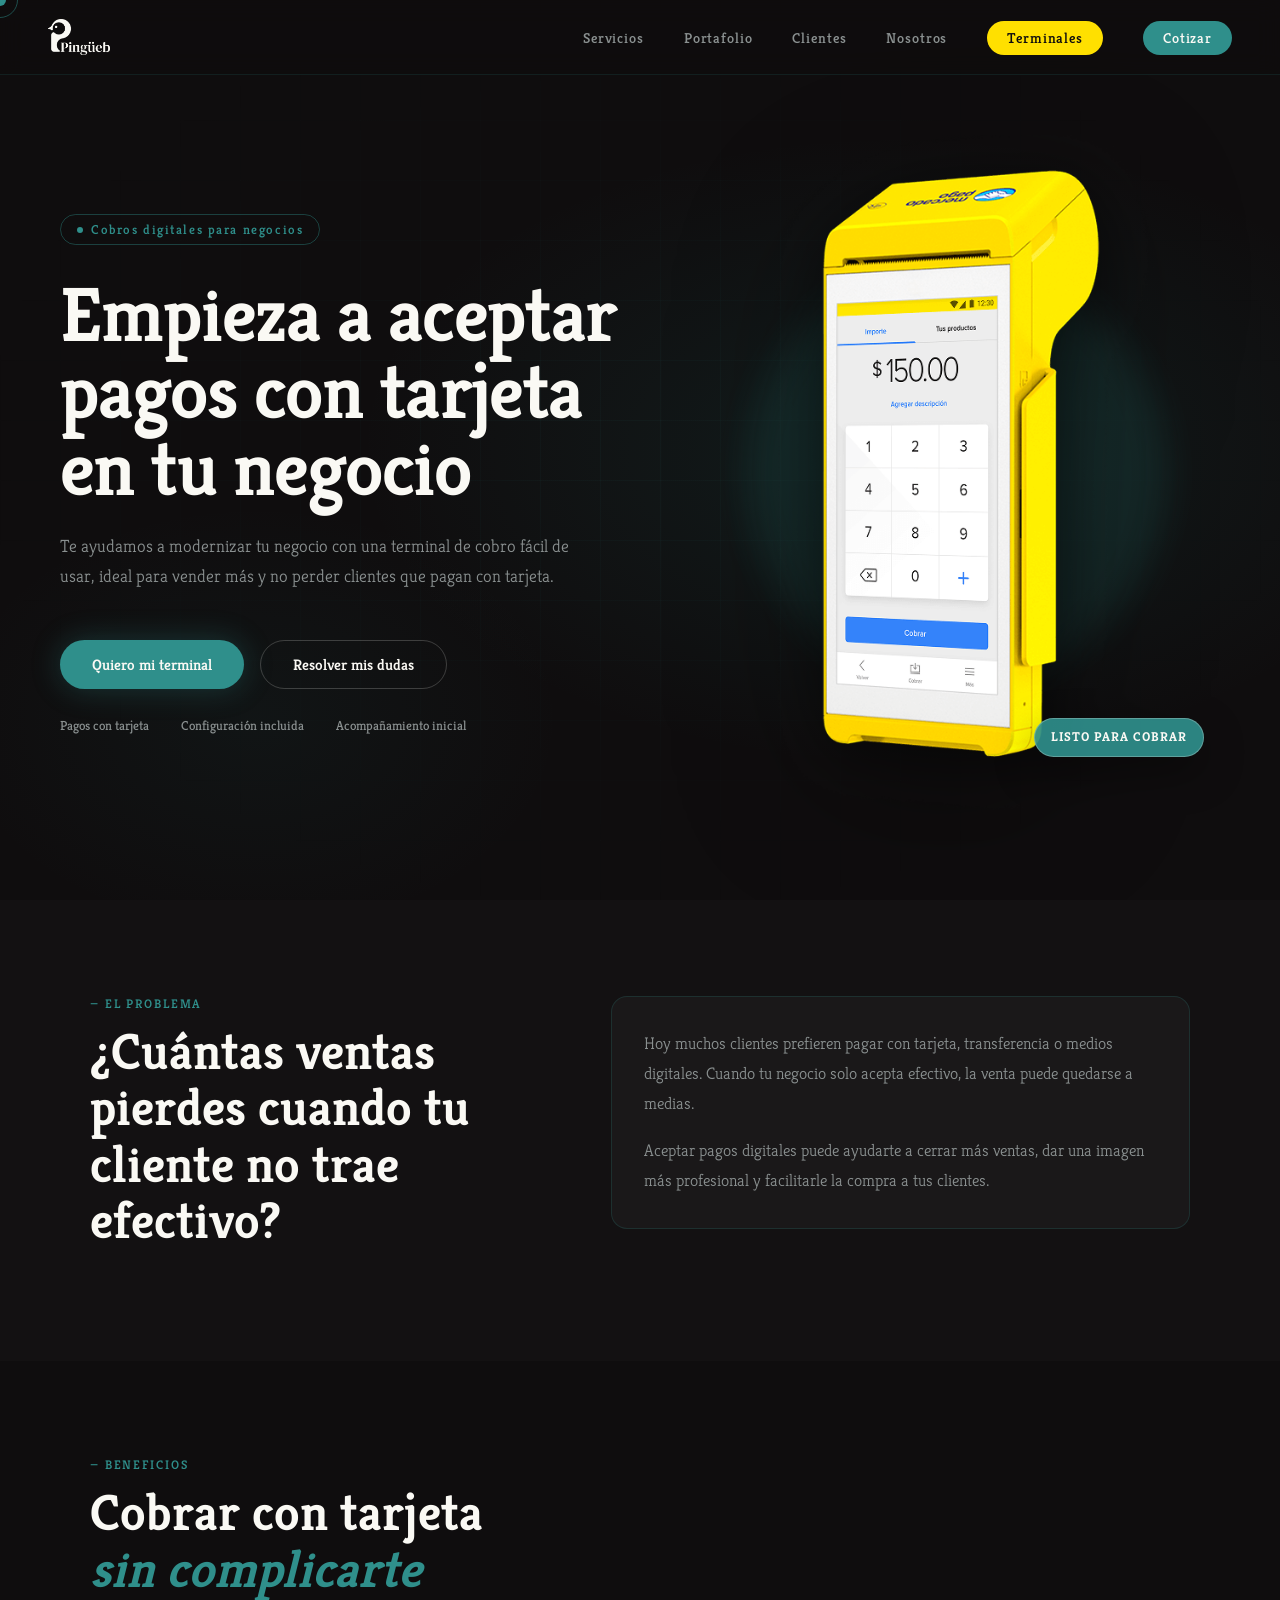
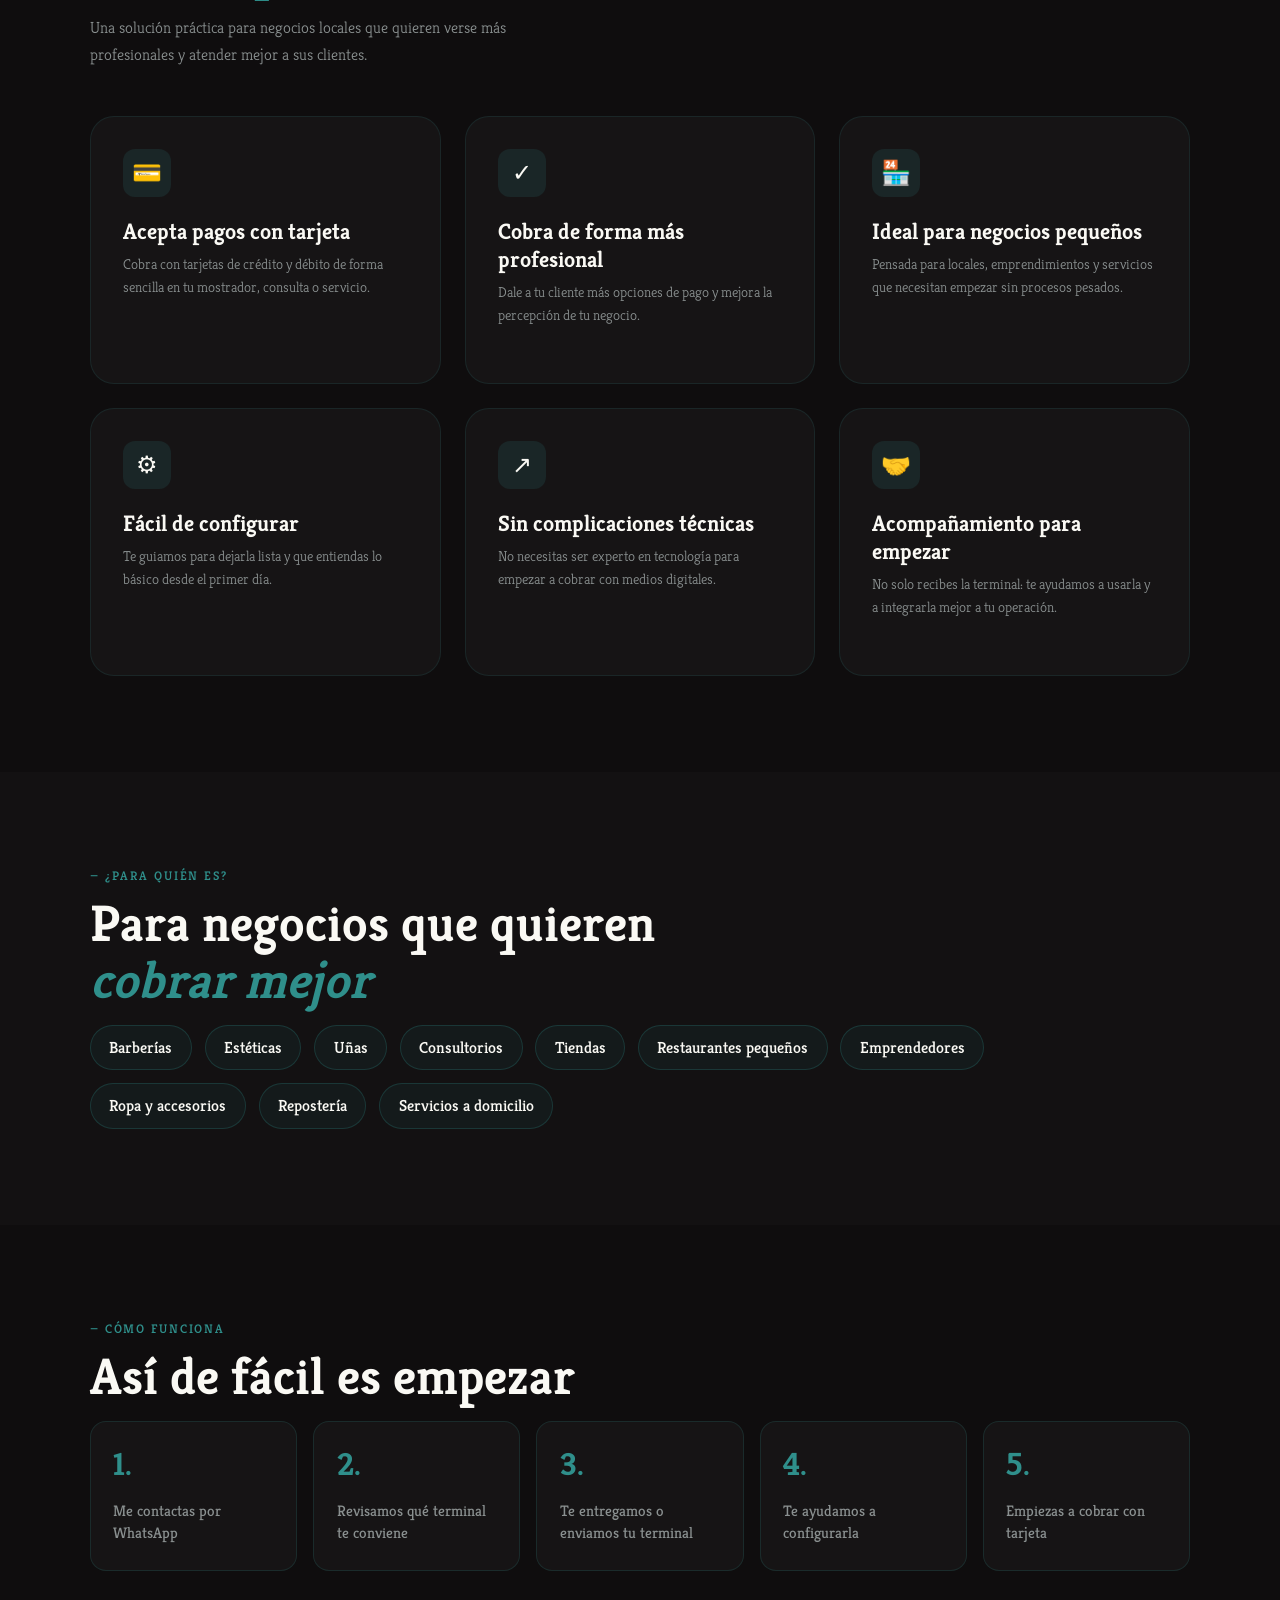
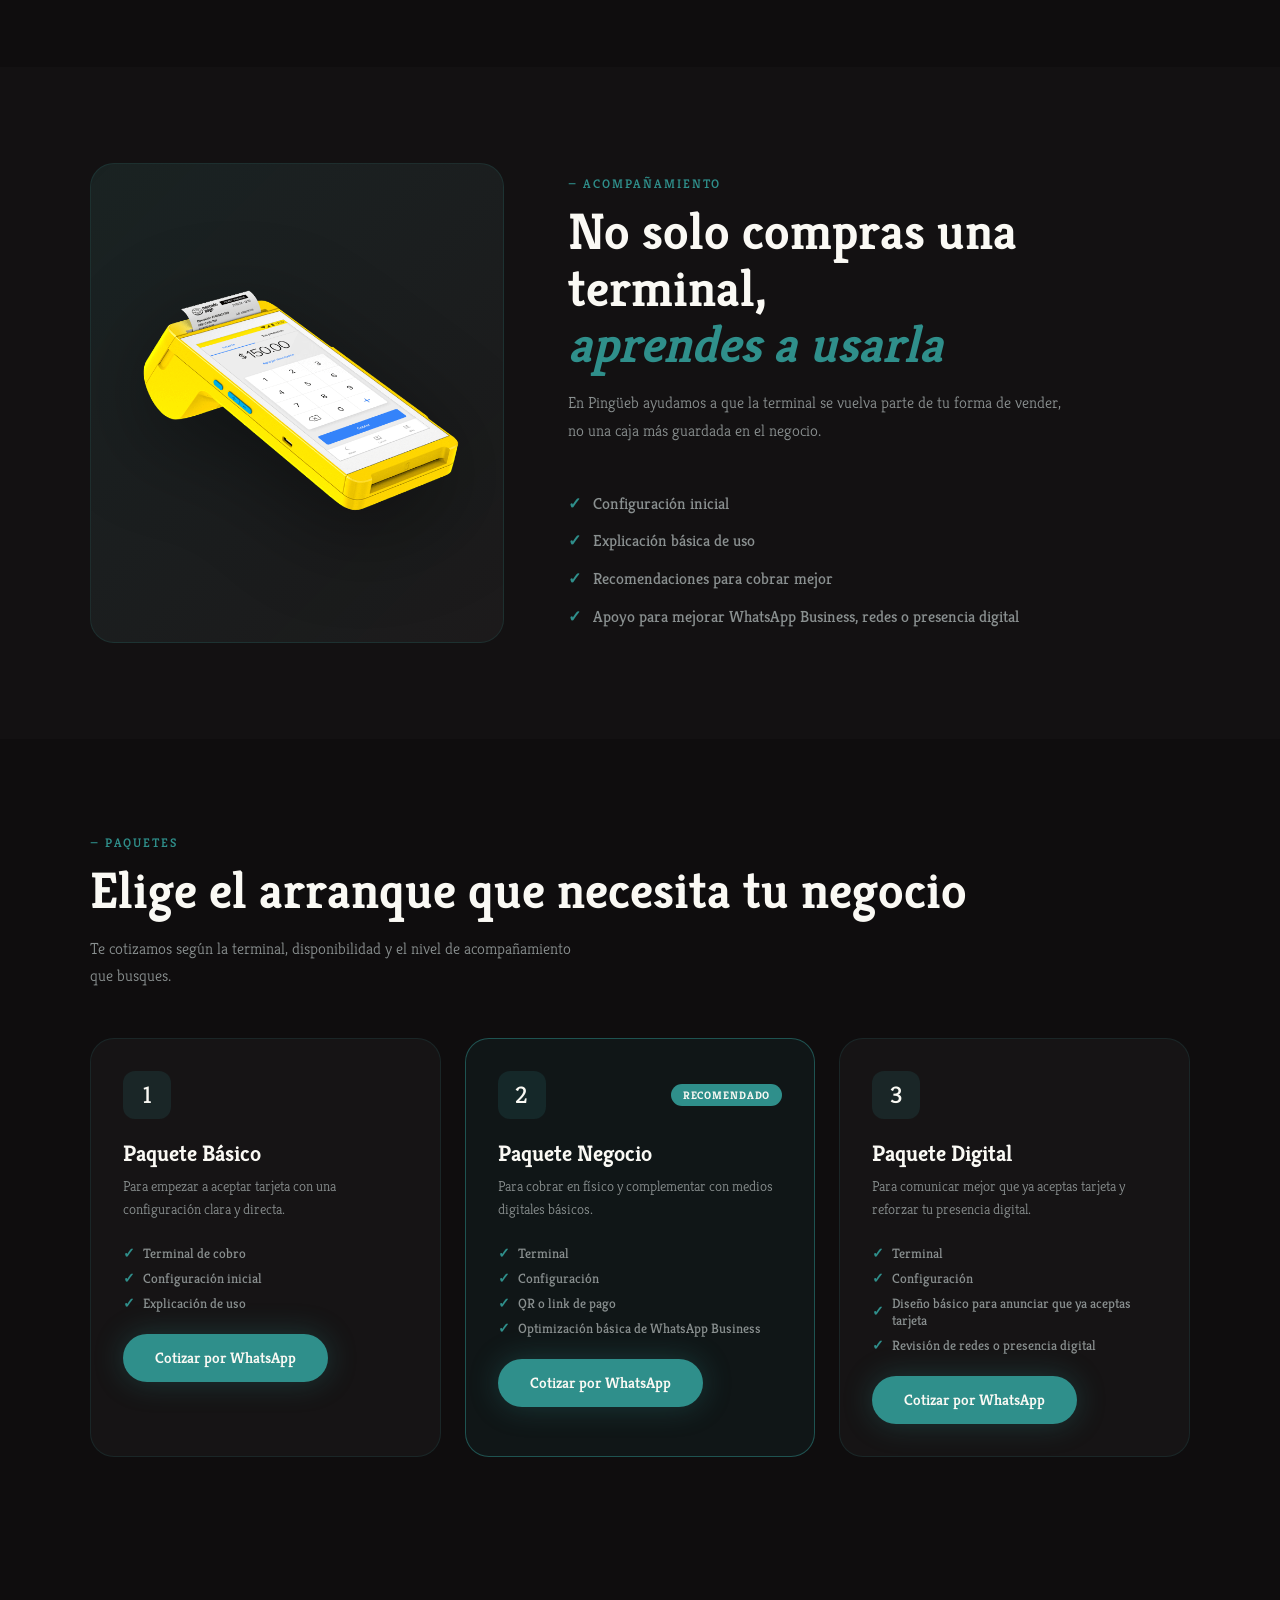
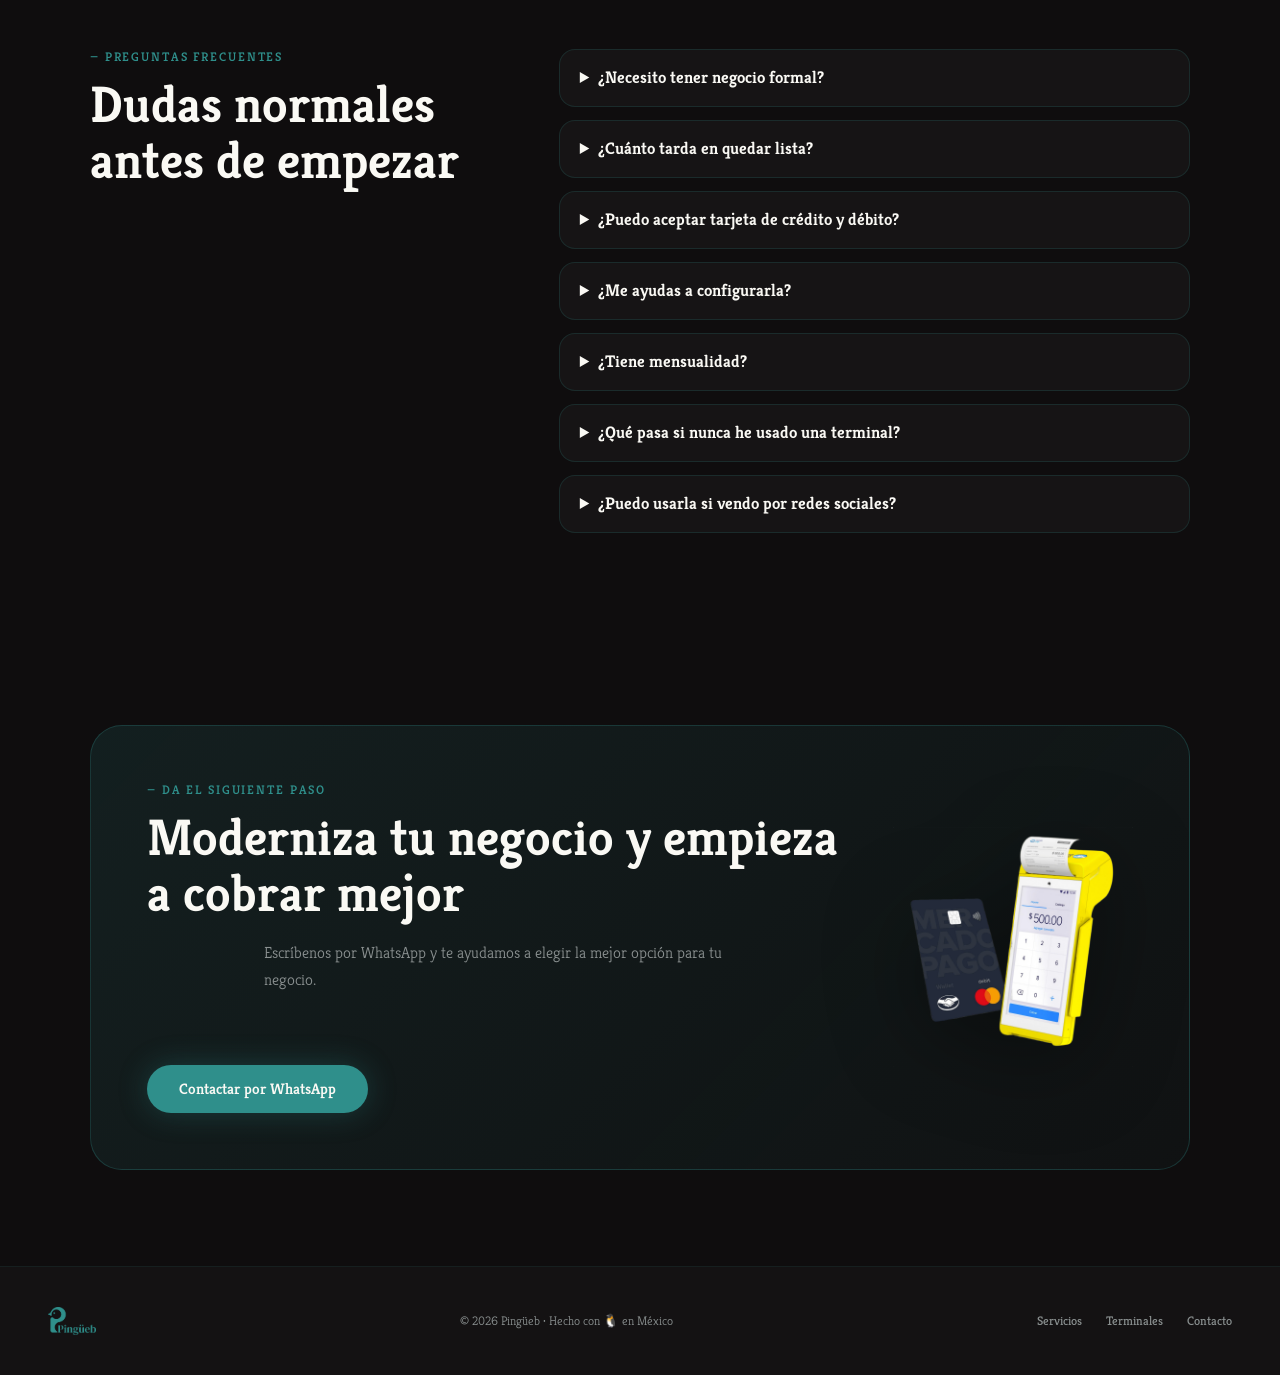
==== terminales/index.html @ 5a6ee81e "nueva subpagina de terminales" ====
<!DOCTYPE html>
<html lang="es">
<head>
  <meta charset="UTF-8" />
  <meta name="viewport" content="width=device-width, initial-scale=1.0" />
  <meta name="description" content="Terminales de cobro para negocios pequeños en México. Pingüeb te ayuda a elegir, configurar y empezar a aceptar pagos con tarjeta de forma profesional." />
  <title>Terminales de cobro para negocios | Pingüeb</title>
  <link rel="icon" type="image/x-icon" href="../images/favicon.ico" />
  <link rel="shortcut icon" type="image/x-icon" href="../images/favicon.ico" />
  <link rel="stylesheet" href="../css/main.css" />
</head>
<body class="terminales-page">

  <div id="cursor"></div>
  <div id="cursor-ring"></div>

  <nav id="navbar">
    <a href="../index.html#hero" class="nav-logo">
      <img src="../images/logotipo_blanco.png" alt="Pingüeb logo" />
    </a>
    <ul class="nav-links">
      <li><a href="../index.html#servicios">Servicios</a></li>
      <li><a href="../index.html#portafolio">Portafolio</a></li>
      <li><a href="../index.html#testimonios">Clientes</a></li>
      <li><a href="../index.html#sobre-mi">Nosotros</a></li>
      <li><a href="./" class="nav-terminal">Terminales</a></li>
      <li><a href="#contacto-terminales" class="nav-cta">Cotizar</a></li>
    </ul>

    <button class="nav-hamburger" id="nav-hamburger" aria-label="Abrir menú">
      <span></span>
      <span></span>
      <span></span>
    </button>
  </nav>

  <div class="mobile-menu" id="mobile-menu">
    <ul>
      <li><a href="../index.html#servicios">Servicios</a></li>
      <li><a href="../index.html#portafolio">Portafolio</a></li>
      <li><a href="../index.html#testimonios">Clientes</a></li>
      <li><a href="../index.html#sobre-mi">Nosotros</a></li>
      <li><a href="./" class="nav-terminal">Terminales</a></li>
      <li><a href="#contacto-terminales" class="nav-cta">Cotizar</a></li>
    </ul>
  </div>

  <main>
    <section class="terminal-hero" id="inicio">
      <div class="hero-bg"></div>
      <div class="hero-grid"></div>
      <div class="terminal-hero-inner">
        <div class="terminal-hero-copy">
          <div class="hero-tag">
            <span class="dot"></span>
            Cobros digitales para negocios
          </div>
          <h1 class="hero-title">
            Empieza a aceptar pagos con tarjeta en tu negocio
          </h1>
          <p class="hero-subtitle">
            Te ayudamos a modernizar tu negocio con una terminal de cobro fácil de usar,
            ideal para vender más y no perder clientes que pagan con tarjeta.
          </p>
          <div class="hero-actions">
            <a href="https://wa.me/524438741380?text=Hola%2C%20quiero%20informaci%C3%B3n%20sobre%20las%20terminales%20de%20cobro%20para%20mi%20negocio." class="btn-primary" target="_blank" rel="noopener noreferrer">
              Quiero mi terminal
            </a>
            <a href="#faq" class="btn-secondary">Resolver mis dudas</a>
          </div>
          <div class="hero-benefits">
            <span>Pagos con tarjeta</span>
            <span>Configuración incluida</span>
            <span>Acompañamiento inicial</span>
          </div>
        </div>

        <div class="terminal-hero-visual reveal">
          <img src="../images/terminal/terminal2.png" alt="Terminal Mercado Pago Point amarilla" />
          <div class="terminal-visual-badge">Listo para cobrar</div>
        </div>
      </div>
    </section>

    <section class="terminal-problem">
      <div class="section-inner terminal-split">
        <div>
          <span class="section-tag reveal">— El problema</span>
          <h2 class="section-title reveal">
            ¿Cuántas ventas pierdes cuando tu cliente no trae efectivo?
          </h2>
        </div>
        <div class="terminal-copy-block reveal">
          <p>
            Hoy muchos clientes prefieren pagar con tarjeta, transferencia o medios digitales.
            Cuando tu negocio solo acepta efectivo, la venta puede quedarse a medias.
          </p>
          <p>
            Aceptar pagos digitales puede ayudarte a cerrar más ventas, dar una imagen más
            profesional y facilitarle la compra a tus clientes.
          </p>
        </div>
      </div>
    </section>

    <section id="beneficios">
      <div class="section-inner">
        <span class="section-tag reveal">— Beneficios</span>
        <h2 class="section-title reveal">
          Cobrar con tarjeta<br />
          <em style="font-style:italic; color:var(--turquesa)">sin complicarte</em>
        </h2>
        <p class="section-sub reveal">
          Una solución práctica para negocios locales que quieren verse más profesionales
          y atender mejor a sus clientes.
        </p>

        <div class="terminal-card-grid">
          <article class="service-card reveal">
            <div class="service-icon">💳</div>
            <h3 class="service-name">Acepta pagos con tarjeta</h3>
            <p class="service-desc">Cobra con tarjetas de crédito y débito de forma sencilla en tu mostrador, consulta o servicio.</p>
          </article>
          <article class="service-card reveal">
            <div class="service-icon">✓</div>
            <h3 class="service-name">Cobra de forma más profesional</h3>
            <p class="service-desc">Dale a tu cliente más opciones de pago y mejora la percepción de tu negocio.</p>
          </article>
          <article class="service-card reveal">
            <div class="service-icon">🏪</div>
            <h3 class="service-name">Ideal para negocios pequeños</h3>
            <p class="service-desc">Pensada para locales, emprendimientos y servicios que necesitan empezar sin procesos pesados.</p>
          </article>
          <article class="service-card reveal">
            <div class="service-icon">⚙</div>
            <h3 class="service-name">Fácil de configurar</h3>
            <p class="service-desc">Te guiamos para dejarla lista y que entiendas lo básico desde el primer día.</p>
          </article>
          <article class="service-card reveal">
            <div class="service-icon">↗</div>
            <h3 class="service-name">Sin complicaciones técnicas</h3>
            <p class="service-desc">No necesitas ser experto en tecnología para empezar a cobrar con medios digitales.</p>
          </article>
          <article class="service-card reveal">
            <div class="service-icon">🤝</div>
            <h3 class="service-name">Acompañamiento para empezar</h3>
            <p class="service-desc">No solo recibes la terminal: te ayudamos a usarla y a integrarla mejor a tu operación.</p>
          </article>
        </div>
      </div>
    </section>

    <section class="terminal-audience">
      <div class="section-inner">
        <span class="section-tag reveal">— ¿Para quién es?</span>
        <h2 class="section-title reveal">
          Para negocios que quieren<br />
          <em style="font-style:italic; color:var(--turquesa)">cobrar mejor</em>
        </h2>
        <div class="terminal-pill-grid reveal">
          <span>Barberías</span>
          <span>Estéticas</span>
          <span>Uñas</span>
          <span>Consultorios</span>
          <span>Tiendas</span>
          <span>Restaurantes pequeños</span>
          <span>Emprendedores</span>
          <span>Ropa y accesorios</span>
          <span>Repostería</span>
          <span>Servicios a domicilio</span>
        </div>
      </div>
    </section>

    <section id="como-funciona">
      <div class="section-inner">
        <span class="section-tag reveal">— Cómo funciona</span>
        <h2 class="section-title reveal">Así de fácil es empezar</h2>

        <div class="terminal-steps">
          <div class="terminal-step reveal"><strong>1.</strong><span>Me contactas por WhatsApp</span></div>
          <div class="terminal-step reveal"><strong>2.</strong><span>Revisamos qué terminal te conviene</span></div>
          <div class="terminal-step reveal"><strong>3.</strong><span>Te entregamos o enviamos tu terminal</span></div>
          <div class="terminal-step reveal"><strong>4.</strong><span>Te ayudamos a configurarla</span></div>
          <div class="terminal-step reveal"><strong>5.</strong><span>Empiezas a cobrar con tarjeta</span></div>
        </div>
      </div>
    </section>

    <section class="terminal-support">
      <div class="section-inner terminal-support-grid">
        <div class="terminal-support-image reveal">
          <img src="../images/terminal/terminal3.png" alt="Terminal de cobro con ticket" />
        </div>
        <div class="terminal-support-copy">
          <span class="section-tag reveal">— Acompañamiento</span>
          <h2 class="section-title reveal">
            No solo compras una terminal,<br />
            <em style="font-style:italic; color:var(--turquesa)">aprendes a usarla</em>
          </h2>
          <p class="section-sub reveal">
            En Pingüeb ayudamos a que la terminal se vuelva parte de tu forma de vender,
            no una caja más guardada en el negocio.
          </p>
          <ul class="terminal-check-list reveal">
            <li>Configuración inicial</li>
            <li>Explicación básica de uso</li>
            <li>Recomendaciones para cobrar mejor</li>
            <li>Apoyo para mejorar WhatsApp Business, redes o presencia digital</li>
          </ul>
        </div>
      </div>
    </section>

    <section id="paquetes">
      <div class="section-inner">
        <span class="section-tag reveal">— Paquetes</span>
        <h2 class="section-title reveal">Elige el arranque que necesita tu negocio</h2>
        <p class="section-sub reveal">
          Te cotizamos según la terminal, disponibilidad y el nivel de acompañamiento que busques.
        </p>

        <div class="services-grid terminal-packages">
          <article class="service-card reveal">
            <div class="service-icon">1</div>
            <h3 class="service-name">Paquete Básico</h3>
            <p class="service-desc">Para empezar a aceptar tarjeta con una configuración clara y directa.</p>
            <ul class="service-includes">
              <li>Terminal de cobro</li>
              <li>Configuración inicial</li>
              <li>Explicación de uso</li>
            </ul>
            <a href="https://wa.me/524438741380?text=Hola%2C%20quiero%20informaci%C3%B3n%20sobre%20las%20terminales%20de%20cobro%20para%20mi%20negocio." class="btn-primary terminal-package-btn" target="_blank" rel="noopener noreferrer">Cotizar por WhatsApp</a>
          </article>

          <article class="service-card featured reveal">
            <div class="service-card-header">
              <div class="service-icon">2</div>
              <div class="service-badge">Recomendado</div>
            </div>
            <h3 class="service-name">Paquete Negocio</h3>
            <p class="service-desc">Para cobrar en físico y complementar con medios digitales básicos.</p>
            <ul class="service-includes">
              <li>Terminal</li>
              <li>Configuración</li>
              <li>QR o link de pago</li>
              <li>Optimización básica de WhatsApp Business</li>
            </ul>
            <a href="https://wa.me/524438741380?text=Hola%2C%20quiero%20informaci%C3%B3n%20sobre%20las%20terminales%20de%20cobro%20para%20mi%20negocio." class="btn-primary terminal-package-btn" target="_blank" rel="noopener noreferrer">Cotizar por WhatsApp</a>
          </article>

          <article class="service-card reveal">
            <div class="service-icon">3</div>
            <h3 class="service-name">Paquete Digital</h3>
            <p class="service-desc">Para comunicar mejor que ya aceptas tarjeta y reforzar tu presencia digital.</p>
            <ul class="service-includes">
              <li>Terminal</li>
              <li>Configuración</li>
              <li>Diseño básico para anunciar que ya aceptas tarjeta</li>
              <li>Revisión de redes o presencia digital</li>
            </ul>
            <a href="https://wa.me/524438741380?text=Hola%2C%20quiero%20informaci%C3%B3n%20sobre%20las%20terminales%20de%20cobro%20para%20mi%20negocio." class="btn-primary terminal-package-btn" target="_blank" rel="noopener noreferrer">Cotizar por WhatsApp</a>
          </article>
        </div>
      </div>
    </section>

    <section id="faq">
      <div class="section-inner terminal-faq-wrap">
        <div>
          <span class="section-tag reveal">— Preguntas frecuentes</span>
          <h2 class="section-title reveal">Dudas normales antes de empezar</h2>
        </div>

        <div class="terminal-faq-list reveal">
          <details>
            <summary>¿Necesito tener negocio formal?</summary>
            <p>No necesariamente. Revisamos tu caso y te orientamos sobre la opción más práctica para empezar a cobrar.</p>
          </details>
          <details>
            <summary>¿Cuánto tarda en quedar lista?</summary>
            <p>Depende de la disponibilidad y entrega, pero la configuración inicial suele ser rápida una vez que tienes la terminal.</p>
          </details>
          <details>
            <summary>¿Puedo aceptar tarjeta de crédito y débito?</summary>
            <p>Sí, estas terminales están pensadas para aceptar pagos con tarjetas de crédito y débito compatibles.</p>
          </details>
          <details>
            <summary>¿Me ayudas a configurarla?</summary>
            <p>Sí. Ese es parte del valor de Pingüeb: te acompañamos para dejarla lista y entender cómo usarla.</p>
          </details>
          <details>
            <summary>¿Tiene mensualidad?</summary>
            <p>La terminal no se maneja como renta mensual con Pingüeb. Te explicamos claramente comisiones y condiciones antes de comprar.</p>
          </details>
          <details>
            <summary>¿Qué pasa si nunca he usado una terminal?</summary>
            <p>No hay problema. Te damos una explicación básica para cobrar, revisar pagos y usarla con confianza.</p>
          </details>
          <details>
            <summary>¿Puedo usarla si vendo por redes sociales?</summary>
            <p>Sí. También podemos ayudarte con QR, link de pago y mejoras básicas para tu WhatsApp Business o redes.</p>
          </details>
        </div>
      </div>
    </section>

    <section id="contacto-terminales">
      <div class="section-inner">
        <div class="terminal-final-cta reveal">
          <div>
            <span class="section-tag">— Da el siguiente paso</span>
            <h2 class="section-title">
              Moderniza tu negocio y empieza a cobrar mejor
            </h2>
            <p class="contact-sub">
              Escríbenos por WhatsApp y te ayudamos a elegir la mejor opción para tu negocio.
            </p>
          </div>
          <div class="terminal-final-image">
            <img src="../images/terminal/terminal1.png" alt="Terminal de cobro Mercado Pago Point con tarjeta" />
          </div>
          <a href="https://wa.me/524438741380?text=Hola%2C%20quiero%20informaci%C3%B3n%20sobre%20las%20terminales%20de%20cobro%20para%20mi%20negocio." class="btn-primary" target="_blank" rel="noopener noreferrer">
            Contactar por WhatsApp
          </a>
        </div>
      </div>
    </section>
  </main>

  <footer>
    <div class="footer-logo">
      <img src="../images/logotipo_turquesa.png" alt="Pingüeb" />
    </div>
    <p class="footer-copy">© 2026 Pingüeb · Hecho con 🐧 en México</p>
    <div class="footer-links">
      <a href="../index.html#servicios">Servicios</a>
      <a href="./">Terminales</a>
      <a href="../index.html#contacto">Contacto</a>
    </div>
  </footer>

  <script src="../js/main.js"></script>
</body>
</html>
---- css/main.css ----
/* ============================================================
   PINGÜEB — CSS principal
   Este archivo solo importa los demás en orden.
   Para editar estilos, ve al archivo correspondiente.
   ============================================================ */
 
@import url('base.css');
@import url('navbar.css');
@import url('hero.css');
@import url('stats.css');
@import url('servicios.css');
@import url('terminales.css');
@import url('portafolio.css');
@import url('marquee.css');
@import url('testimonios.css');
@import url('sobre-mi.css');
@import url('proceso.css');
@import url('contacto.css');
@import url('footer.css');
@import url('utils.css');
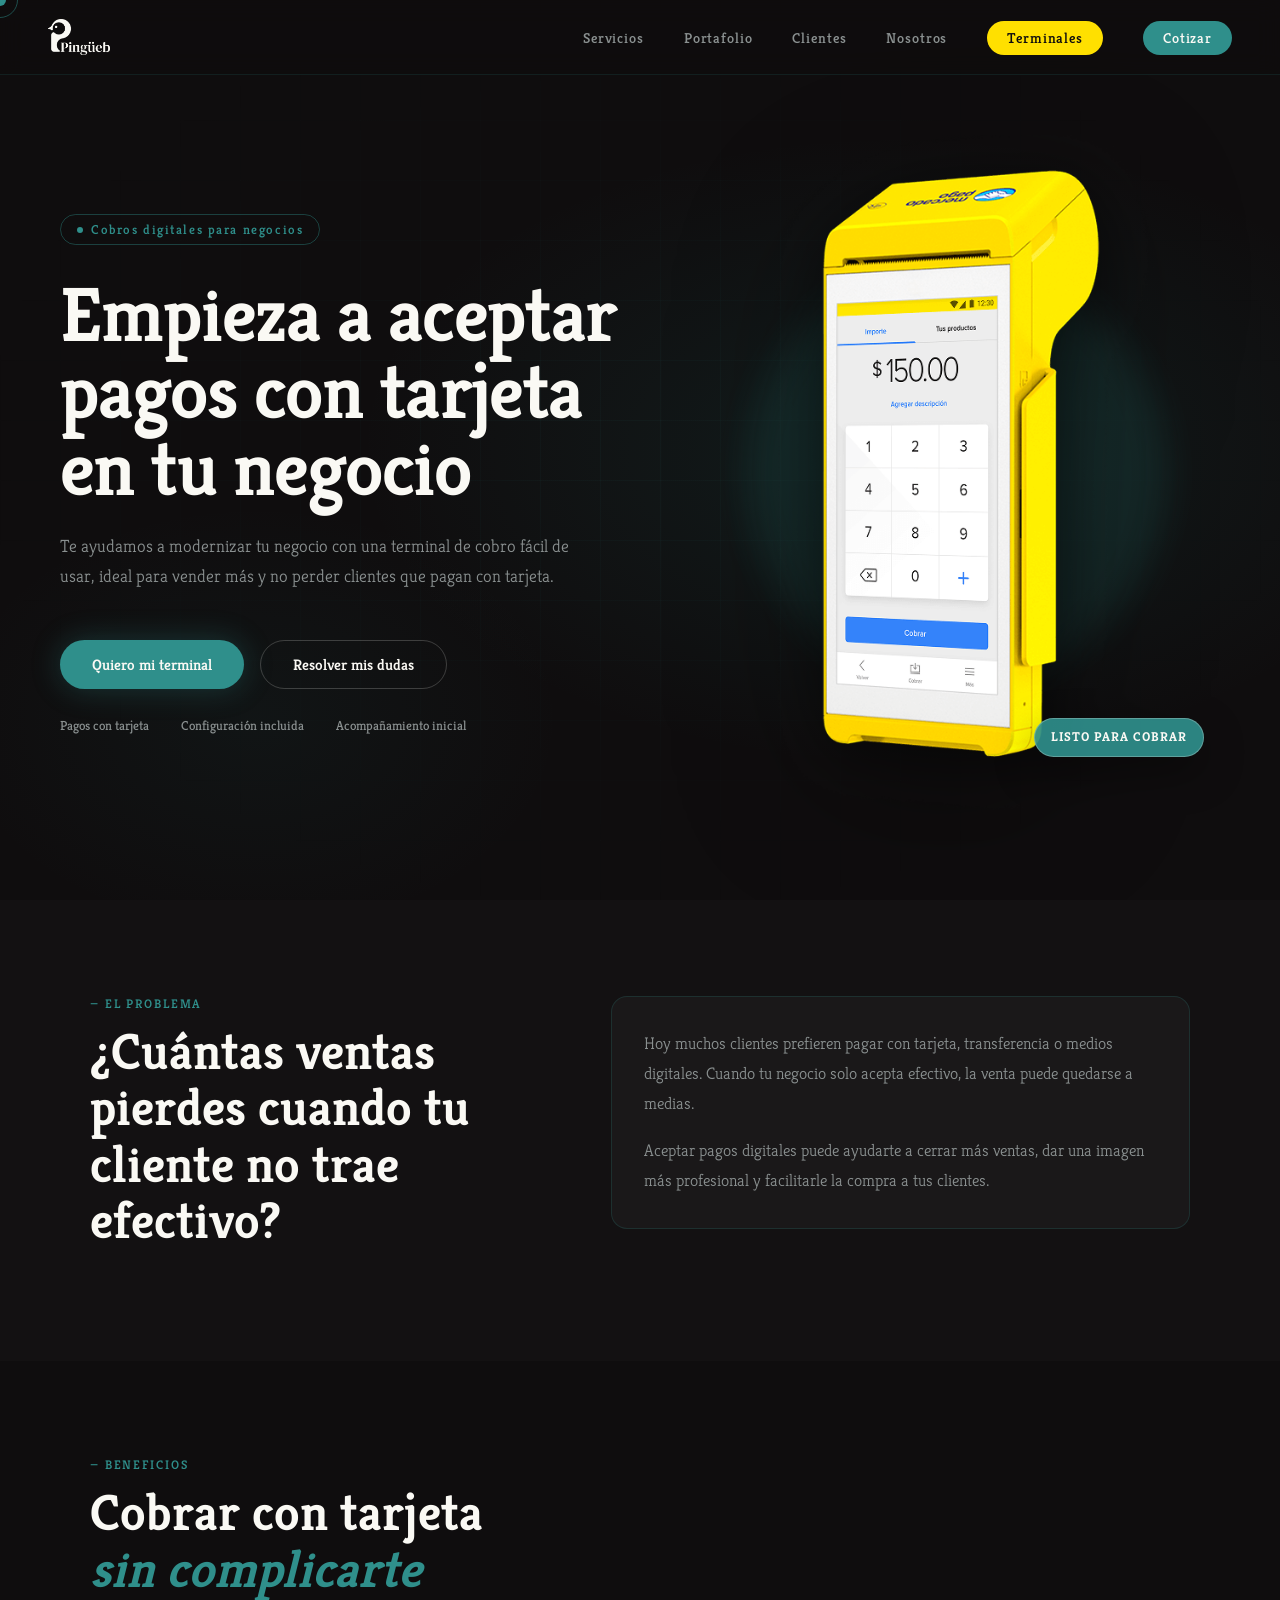
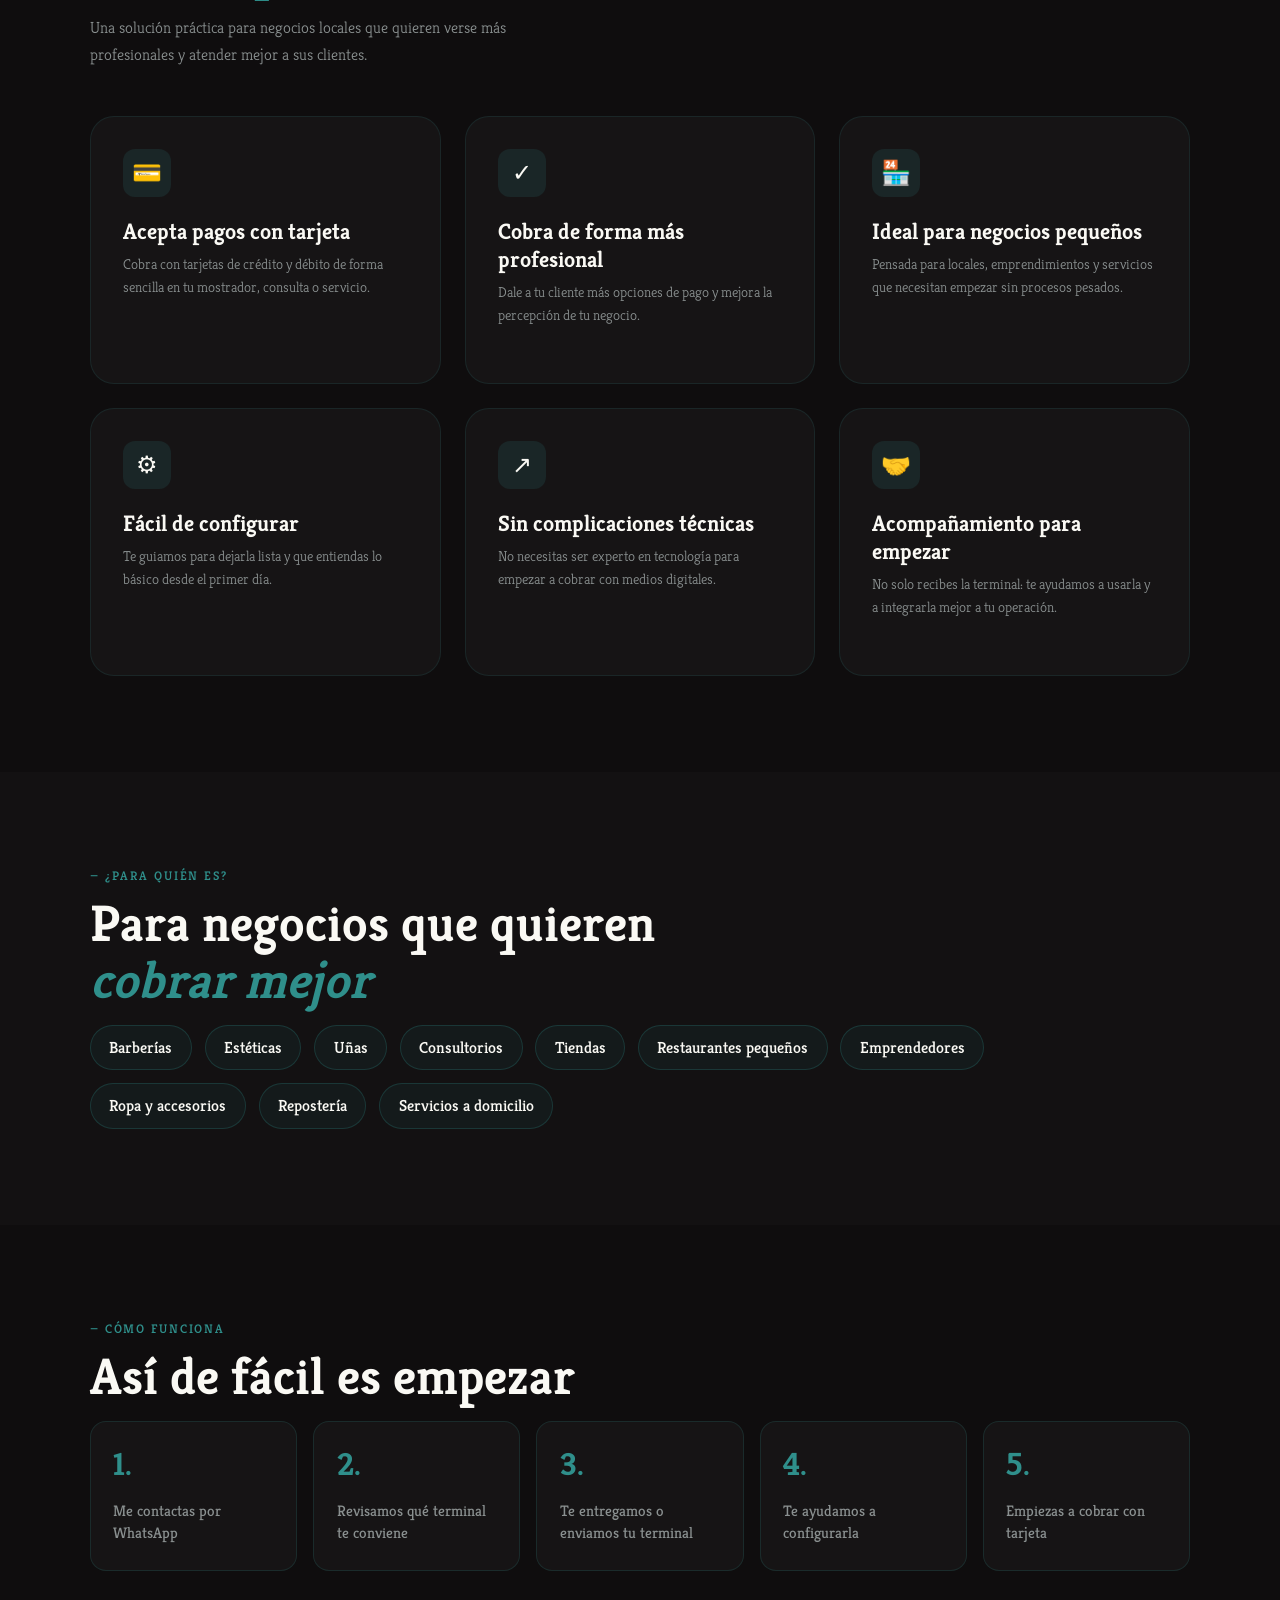
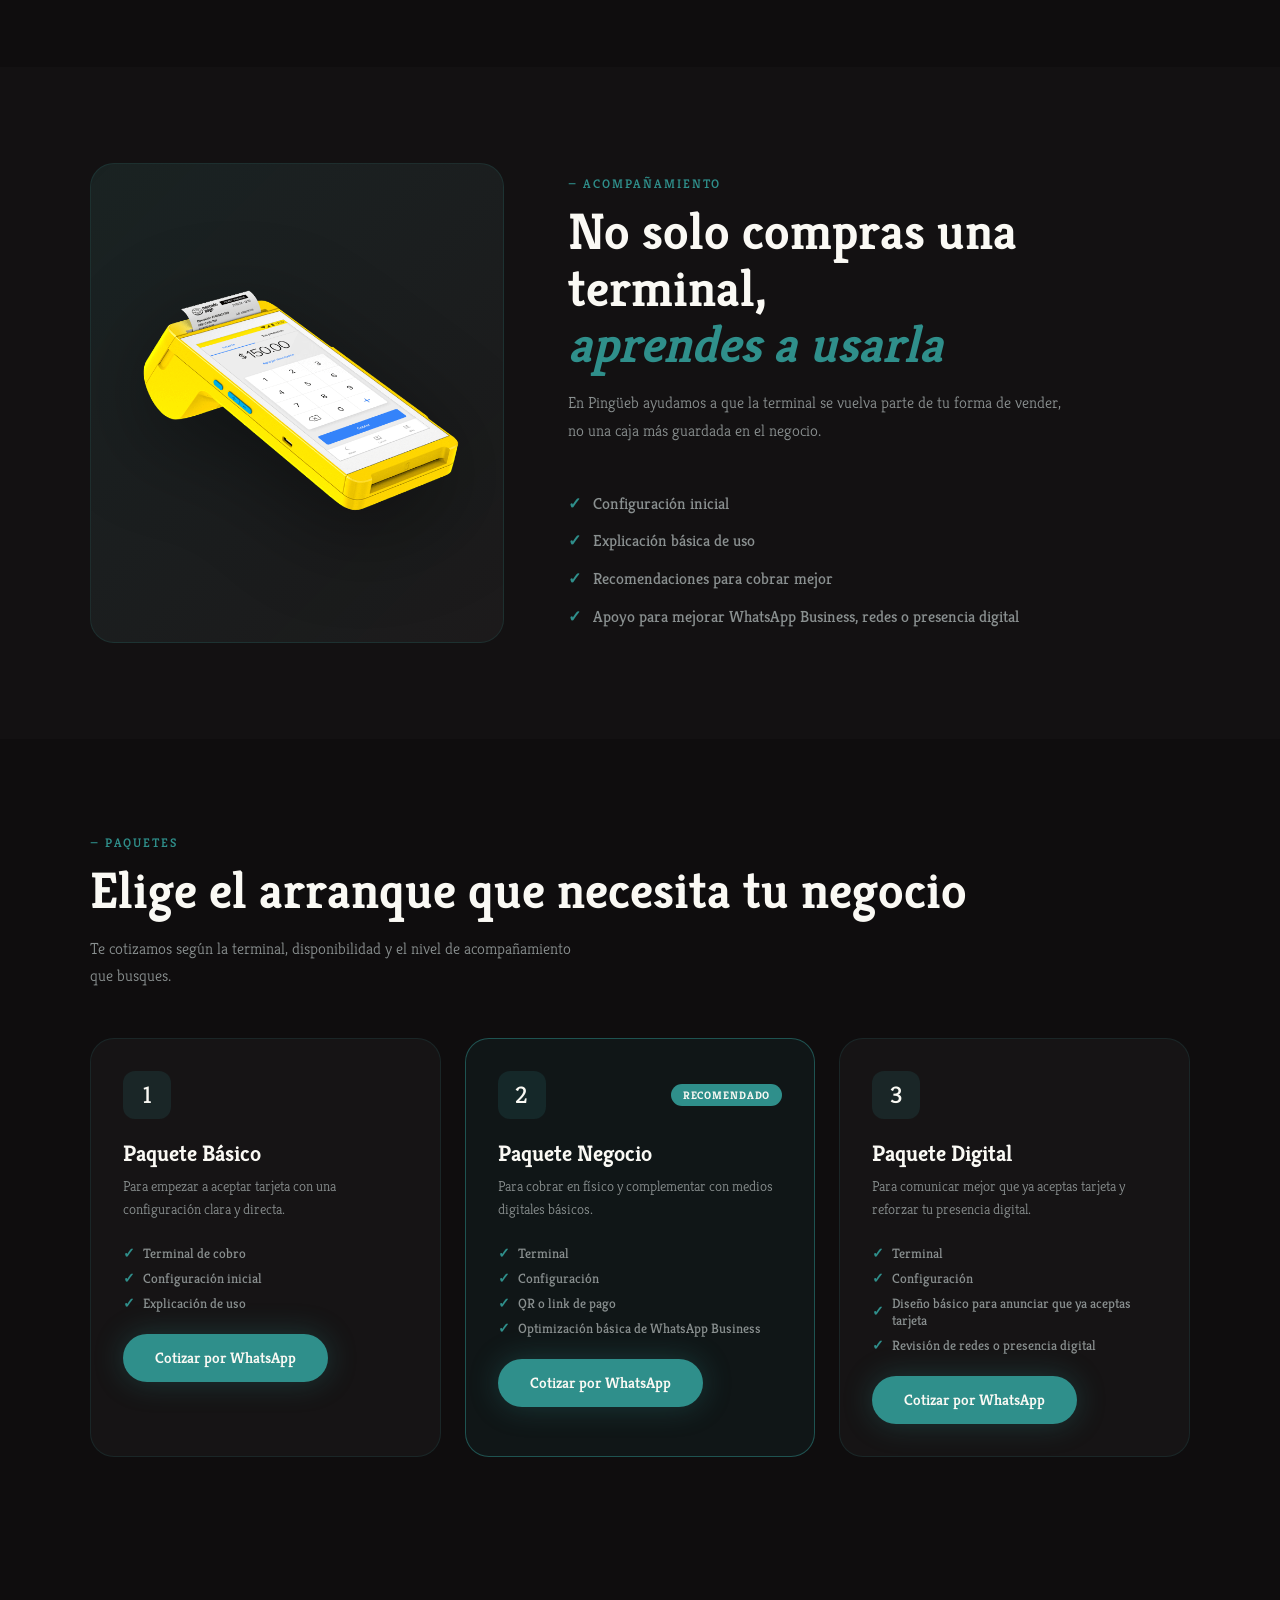
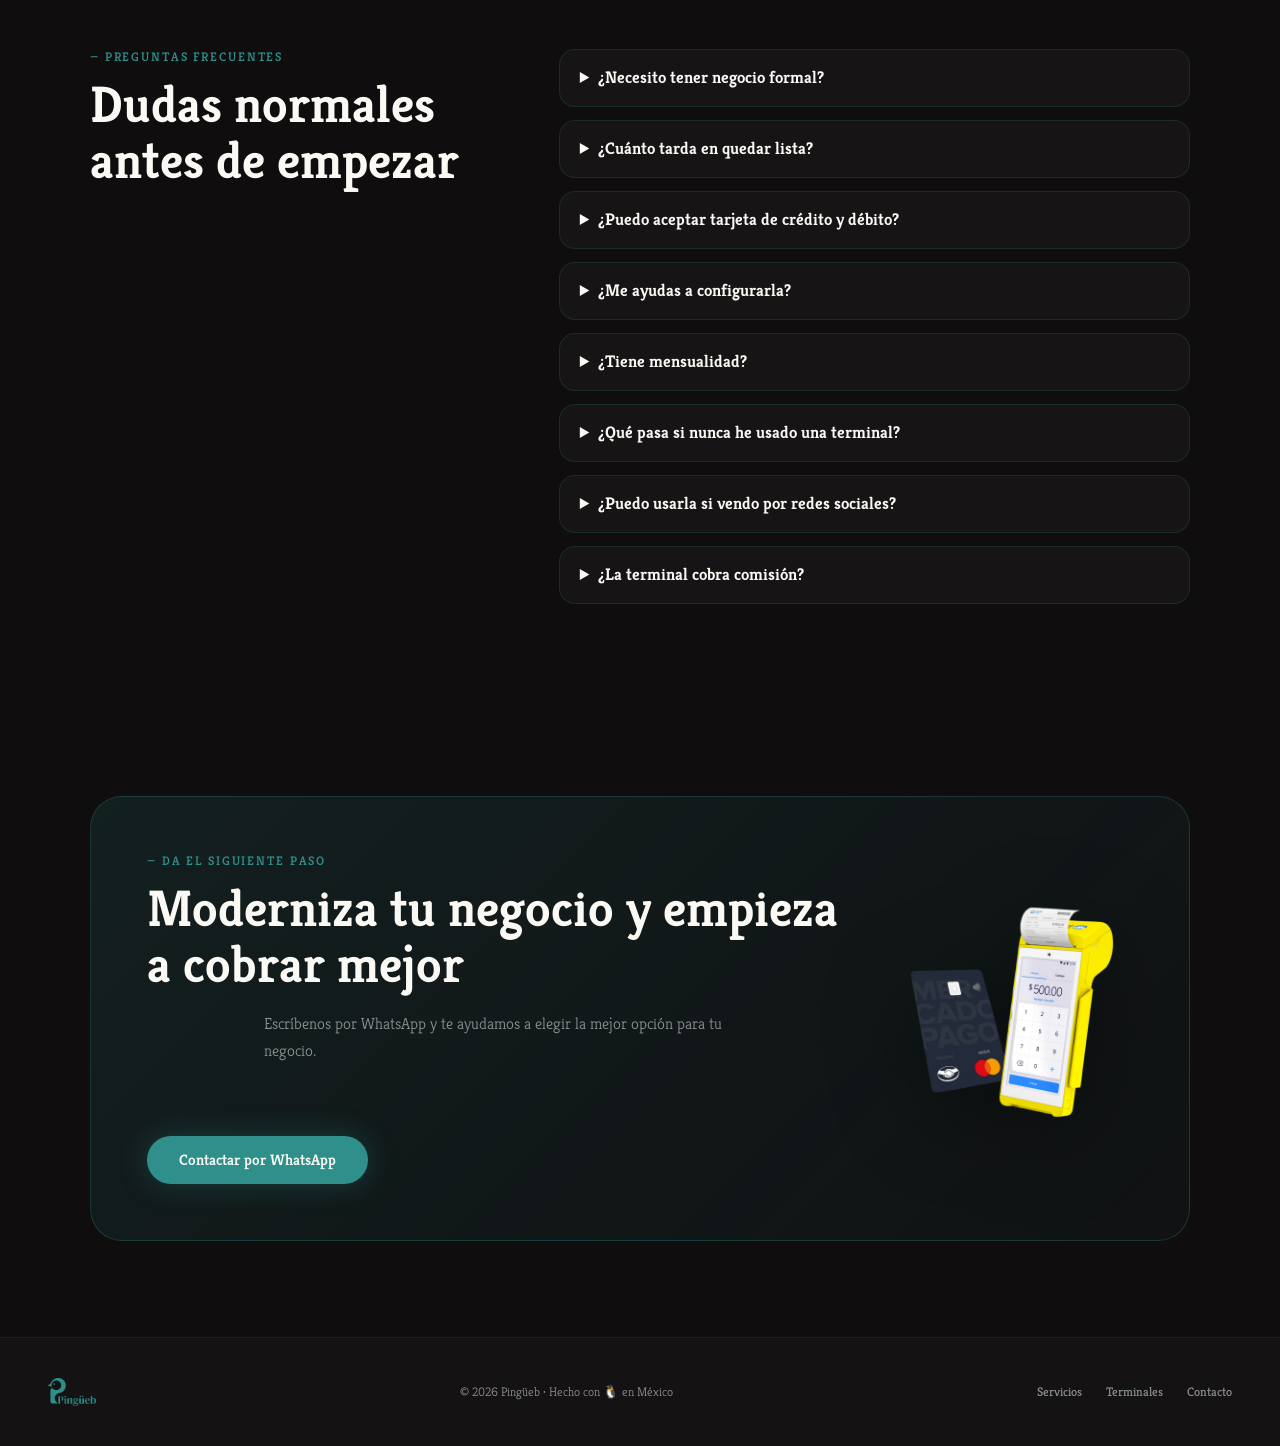
==== commit a76c4121: "Se agrega FAQ de comisiones" ====
--- a/terminales/index.html
+++ b/terminales/index.html
@@ -283,7 +283,7 @@
           </details>
           <details>
             <summary>¿Puedo aceptar tarjeta de crédito y débito?</summary>
-            <p>Sí, estas terminales están pensadas para aceptar pagos con tarjetas de crédito y débito compatibles.</p>
+            <p>Sí, estas terminales aceptan todos las tarjetas de crédito, débito y vales de despensa</p>
           </details>
           <details>
             <summary>¿Me ayudas a configurarla?</summary>
@@ -291,7 +291,7 @@
           </details>
           <details>
             <summary>¿Tiene mensualidad?</summary>
-            <p>La terminal no se maneja como renta mensual con Pingüeb. Te explicamos claramente comisiones y condiciones antes de comprar.</p>
+            <p>No, es un pago único de $399.00</p>
           </details>
           <details>
             <summary>¿Qué pasa si nunca he usado una terminal?</summary>
@@ -300,6 +300,10 @@
           <details>
             <summary>¿Puedo usarla si vendo por redes sociales?</summary>
             <p>Sí. También podemos ayudarte con QR, link de pago y mejoras básicas para tu WhatsApp Business o redes.</p>
+          </details>
+          <details>
+            <summary>¿La terminal cobra comisión?</summary>
+            <p>Sí. La comisión es del 3.5% + IVA por cada transacción, que es lo que cobra el proveedor de la terminal.</p>
           </details>
         </div>
       </div>
